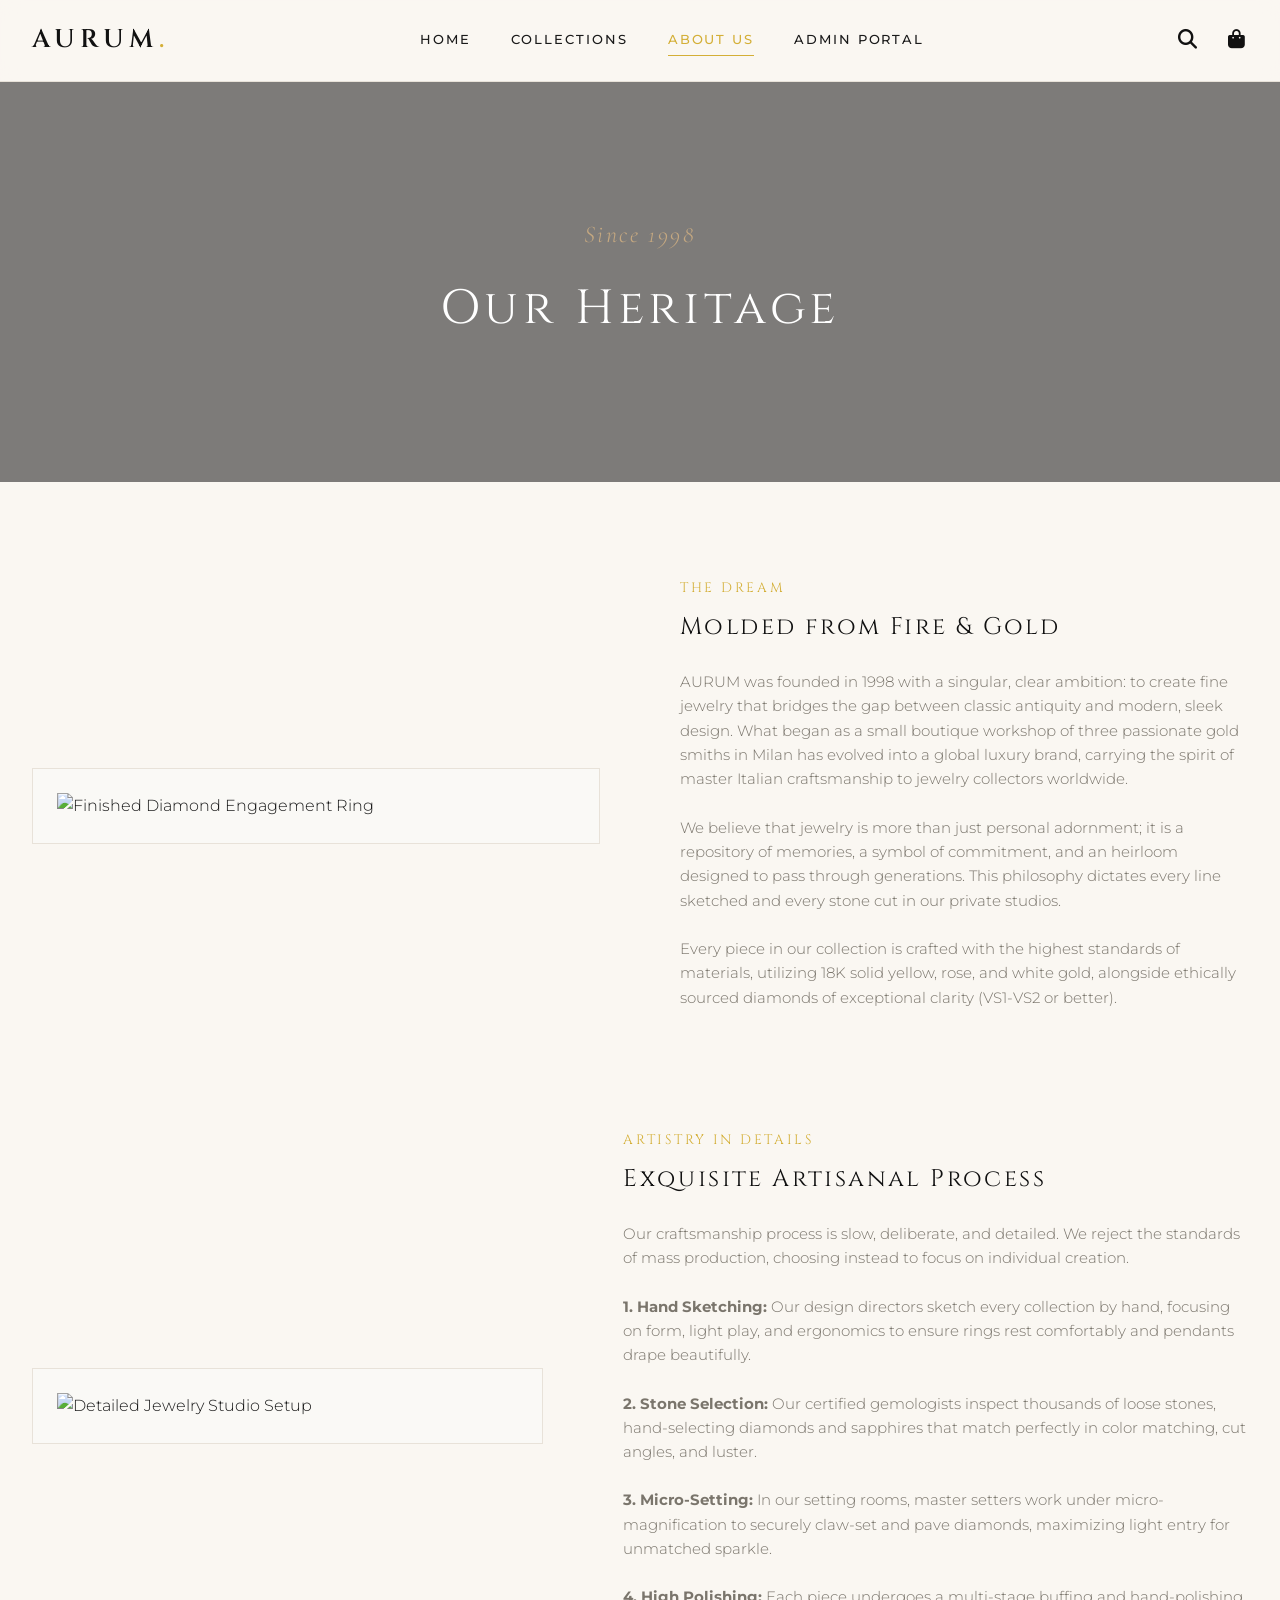
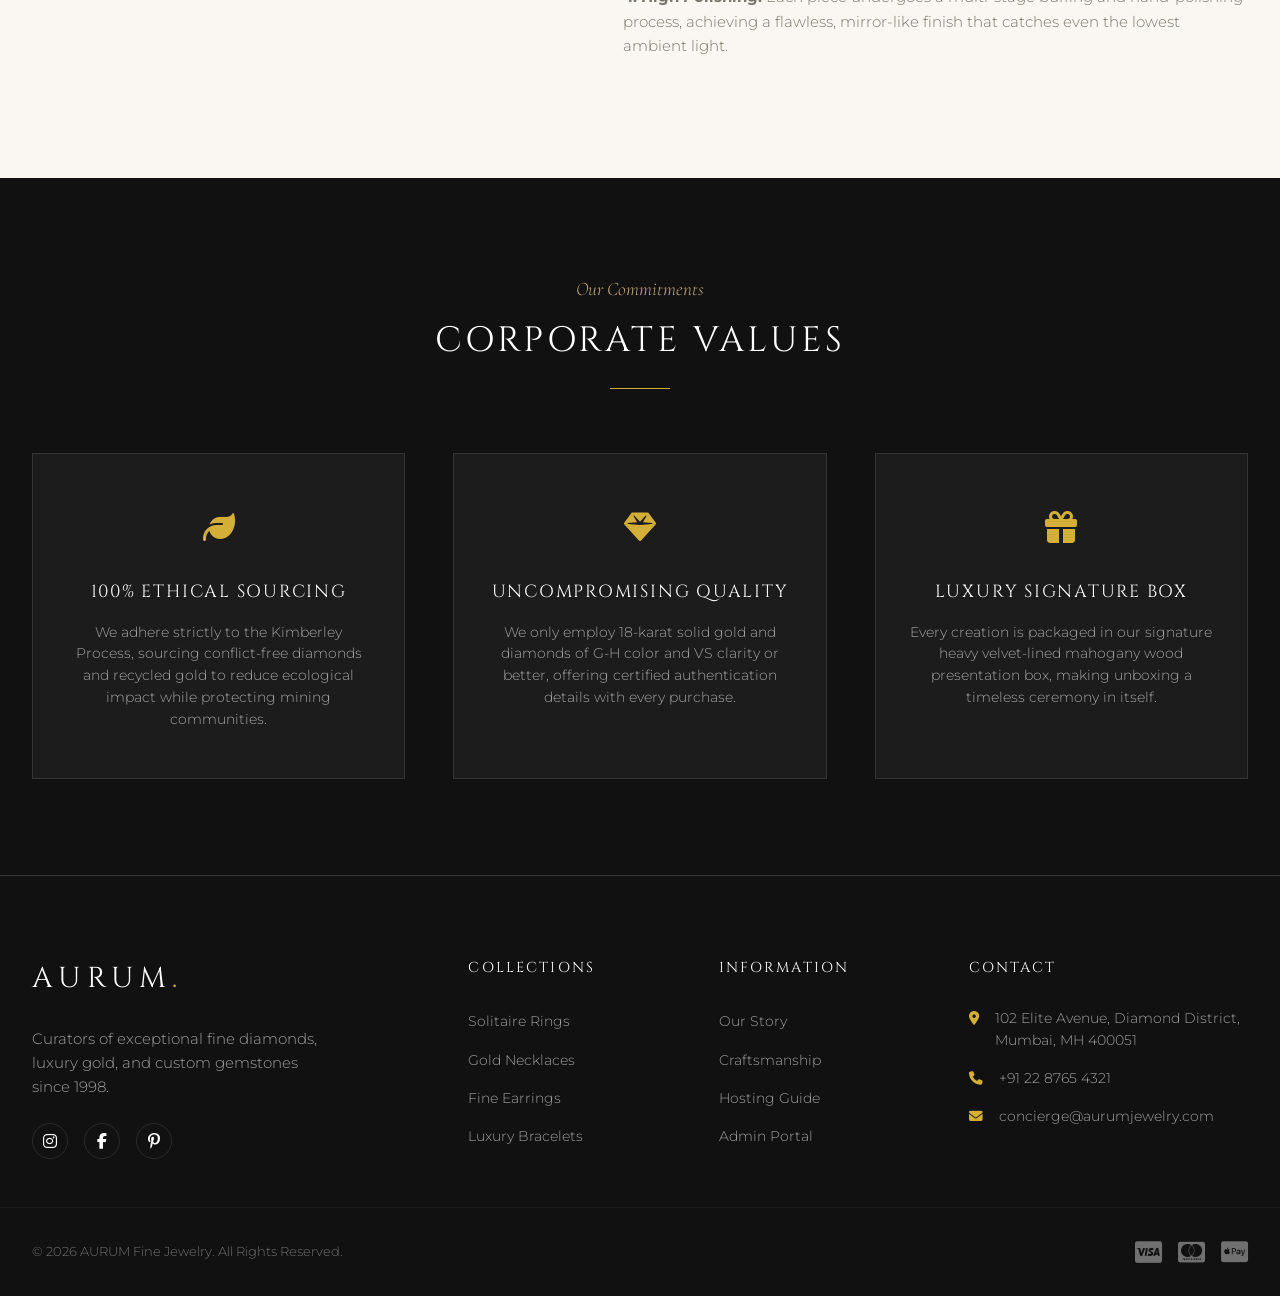
==== about.html @ ab50608c "Initial commit for premium jewelry shop website" ====
<!DOCTYPE html>
<html lang="en">
<head>
    <meta charset="UTF-8">
    <meta name="viewport" content="width=device-width, initial-scale=1.0">
    <meta name="description" content="Learn about AURUM's rich heritage of master craftsmanship, our ethical sourcing of conflict-free diamonds, and our passion for creating premium jewelry.">
    <title>Our Story & Craftsmanship | AURUM Fine Jewelry</title>
    
    <!-- CSS Stylesheet -->
    <link rel="stylesheet" href="css/style.css">
    <!-- Font Awesome -->
    <link rel="stylesheet" href="https://cdnjs.cloudflare.com/ajax/libs/font-awesome/6.4.0/css/all.min.css">
</head>
<body>

    <!-- Sticky Header -->
    <header>
        <div class="header-container">
            <button class="mobile-nav-toggle"><i class="fa-solid fa-bars"></i></button>

            <div class="logo">
                <a href="index.html">AURUM<span>.</span></a>
            </div>

            <nav class="nav-menu">
                <a href="index.html" class="nav-link">Home</a>
                <a href="shop.html" class="nav-link">Collections</a>
                <a href="about.html" class="nav-link">About Us</a>
                <a href="admin.html" class="nav-link">Admin Portal</a>
            </nav>

            <div class="nav-actions">
                <button class="nav-action-btn" id="search-toggle" aria-label="Search"><i class="fa-solid fa-magnifying-glass"></i></button>
                <button class="nav-action-btn" id="cart-toggle" aria-label="Cart">
                    <i class="fa-solid fa-bag-shopping"></i>
                    <span class="cart-badge">0</span>
                </button>
            </div>
        </div>

        <div class="search-container" id="search-container">
            <div class="search-inner">
                <input type="text" class="search-input" id="search-input" placeholder="Search the collection...">
                <button class="search-close" id="search-close"><i class="fa-solid fa-xmark"></i></button>
            </div>
        </div>
    </header>

    <!-- About Hero Section -->
    <section class="about-hero">
        <div>
            <p style="font-family: var(--font-italic); font-style: italic; color: var(--color-gold-muted); font-size: 1.5rem; letter-spacing: 0.1em; margin-bottom: 1rem;">Since 1998</p>
            <h1 class="about-hero-title">Our Heritage</h1>
        </div>
    </section>

    <!-- Brand Story Section -->
    <section class="section">
        <div class="about-story-row">
            <div class="about-story-img-wrapper">
                <img src="https://images.unsplash.com/photo-1605100804763-247f67b3557e?q=80&w=800&auto=format&fit=crop" alt="Finished Diamond Engagement Ring" class="about-story-img">
            </div>
            <div class="about-story-content">
                <p style="color: var(--color-gold); font-family: var(--font-serif); text-transform: uppercase; letter-spacing: 0.2em; font-size: 0.85rem; margin-bottom: 0.5rem;">The Dream</p>
                <h3>Molded from Fire & Gold</h3>
                <p>AURUM was founded in 1998 with a singular, clear ambition: to create fine jewelry that bridges the gap between classic antiquity and modern, sleek design. What began as a small boutique workshop of three passionate gold smiths in Milan has evolved into a global luxury brand, carrying the spirit of master Italian craftsmanship to jewelry collectors worldwide.</p>
                <p>We believe that jewelry is more than just personal adornment; it is a repository of memories, a symbol of commitment, and an heirloom designed to pass through generations. This philosophy dictates every line sketched and every stone cut in our private studios.</p>
                <p>Every piece in our collection is crafted with the highest standards of materials, utilizing 18K solid yellow, rose, and white gold, alongside ethically sourced diamonds of exceptional clarity (VS1-VS2 or better).</p>
            </div>
        </div>

        <!-- Craftsmanship Section -->
        <div class="about-story-row" id="craftsmanship" style="grid-template-columns: 0.9fr 1.1fr; margin-bottom: 0;">
            <div class="about-story-content" style="order: 2;">
                <p style="color: var(--color-gold); font-family: var(--font-serif); text-transform: uppercase; letter-spacing: 0.2em; font-size: 0.85rem; margin-bottom: 0.5rem;">Artistry in Details</p>
                <h3>Exquisite Artisanal Process</h3>
                <p>Our craftsmanship process is slow, deliberate, and detailed. We reject the standards of mass production, choosing instead to focus on individual creation.</p>
                <p><strong>1. Hand Sketching:</strong> Our design directors sketch every collection by hand, focusing on form, light play, and ergonomics to ensure rings rest comfortably and pendants drape beautifully.</p>
                <p><strong>2. Stone Selection:</strong> Our certified gemologists inspect thousands of loose stones, hand-selecting diamonds and sapphires that match perfectly in color matching, cut angles, and luster.</p>
                <p><strong>3. Micro-Setting:</strong> In our setting rooms, master setters work under micro-magnification to securely claw-set and pave diamonds, maximizing light entry for unmatched sparkle.</p>
                <p><strong>4. High Polishing:</strong> Each piece undergoes a multi-stage buffing and hand-polishing process, achieving a flawless, mirror-like finish that catches even the lowest ambient light.</p>
            </div>
            <div class="about-story-img-wrapper" style="order: 1;">
                <img src="https://images.unsplash.com/photo-1515562141207-7a88fb7ce338?q=80&w=800&auto=format&fit=crop" alt="Detailed Jewelry Studio Setup" class="about-story-img">
            </div>
        </div>
    </section>

    <!-- Brand Values Section -->
    <section class="section section-dark">
        <div class="section-inner">
            <div class="section-header">
                <p class="section-subtitle">Our Commitments</p>
                <h2 class="section-title">Corporate Values</h2>
            </div>

            <div class="values-grid">
                <!-- Value 1 -->
                <div class="value-card" style="background-color: var(--color-dark-accent); border-color: var(--color-border-dark);">
                    <div class="value-icon"><i class="fa-solid fa-leaf"></i></div>
                    <h3 class="value-title" style="color: var(--color-light);">100% Ethical Sourcing</h3>
                    <p class="value-desc" style="color: rgba(255,255,255,0.6);">We adhere strictly to the Kimberley Process, sourcing conflict-free diamonds and recycled gold to reduce ecological impact while protecting mining communities.</p>
                </div>
                <!-- Value 2 -->
                <div class="value-card" style="background-color: var(--color-dark-accent); border-color: var(--color-border-dark);">
                    <div class="value-icon"><i class="fa-solid fa-gem"></i></div>
                    <h3 class="value-title" style="color: var(--color-light);">Uncompromising Quality</h3>
                    <p class="value-desc" style="color: rgba(255,255,255,0.6);">We only employ 18-karat solid gold and diamonds of G-H color and VS clarity or better, offering certified authentication details with every purchase.</p>
                </div>
                <!-- Value 3 -->
                <div class="value-card" style="background-color: var(--color-dark-accent); border-color: var(--color-border-dark);">
                    <div class="value-icon"><i class="fa-solid fa-gift"></i></div>
                    <h3 class="value-title" style="color: var(--color-light);">Luxury Signature Box</h3>
                    <p class="value-desc" style="color: rgba(255,255,255,0.6);">Every creation is packaged in our signature heavy velvet-lined mahogany wood presentation box, making unboxing a timeless ceremony in itself.</p>
                </div>
            </div>
        </div>
    </section>

    <!-- Footer -->
    <footer>
        <div class="footer-top">
            <div class="footer-about">
                <div class="footer-logo">AURUM<span>.</span></div>
                <p>Curators of exceptional fine diamonds, luxury gold, and custom gemstones since 1998.</p>
                <div class="footer-socials">
                    <a href="#" class="footer-social-link" aria-label="Instagram"><i class="fa-brands fa-instagram"></i></a>
                    <a href="#" class="footer-social-link" aria-label="Facebook"><i class="fa-brands fa-facebook-f"></i></a>
                    <a href="#" class="footer-social-link" aria-label="Pinterest"><i class="fa-brands fa-pinterest-p"></i></a>
                </div>
            </div>
            
            <div>
                <h4 class="footer-widget-title">Collections</h4>
                <ul class="footer-links">
                    <li><a href="shop.html?category=Rings">Solitaire Rings</a></li>
                    <li><a href="shop.html?category=Necklaces">Gold Necklaces</a></li>
                    <li><a href="shop.html?category=Earrings">Fine Earrings</a></li>
                    <li><a href="shop.html?category=Bracelets">Luxury Bracelets</a></li>
                </ul>
            </div>

            <div>
                <h4 class="footer-widget-title">Information</h4>
                <ul class="footer-links">
                    <li><a href="about.html">Our Story</a></li>
                    <li><a href="about.html#craftsmanship">Craftsmanship</a></li>
                    <li><a href="DEPLOYMENT.md">Hosting Guide</a></li>
                    <li><a href="admin.html">Admin Portal</a></li>
                </ul>
            </div>

            <div>
                <h4 class="footer-widget-title">Contact</h4>
                <div class="footer-contact-item">
                    <i class="fa-solid fa-location-dot"></i>
                    <span>102 Elite Avenue, Diamond District,<br>Mumbai, MH 400051</span>
                </div>
                <div class="footer-contact-item">
                    <i class="fa-solid fa-phone"></i>
                    <span>+91 22 8765 4321</span>
                </div>
                <div class="footer-contact-item">
                    <i class="fa-solid fa-envelope"></i>
                    <span>concierge@aurumjewelry.com</span>
                </div>
            </div>
        </div>

        <div class="footer-bottom">
            <div class="footer-bottom-container">
                <div class="footer-copy">&copy; 2026 AURUM Fine Jewelry. All Rights Reserved.</div>
                <div class="footer-payments">
                    <i class="fa-brands fa-cc-visa"></i>
                    <i class="fa-brands fa-cc-mastercard"></i>
                    <i class="fa-brands fa-cc-apple-pay"></i>
                </div>
            </div>
        </div>
    </footer>

    <!-- Database and App Scripts -->
    <script src="js/products.js"></script>
    <script src="js/app.js"></script>
</body>
</html>
---- css/style.css ----
/* 
=========================================
   JEWELRY BRAND DESIGN SYSTEM (style.css)
=========================================
*/

@import url('https://fonts.googleapis.com/css2?family=Cinzel:wght@400;500;600;700&family=Cormorant+Garamond:ital,wght@0,300;0,400;0,500;0,600;1,300;1,400&family=Montserrat:wght@200;300;400;500;600;700&display=swap');

:root {
    --color-dark: #111111;
    --color-dark-accent: #1C1C1C;
    --color-light: #FFFFFF;
    --color-bg-warm: #FAF7F2;
    --color-bg-white: #FAF9F6;
    --color-gold: #D4AF37;
    --color-gold-light: #F3E5AB;
    --color-gold-muted: #C5A880;
    --color-border: #E8E2D9;
    --color-border-dark: #333333;
    --color-text-dark: #1A1A1A;
    --color-text-light: #F5F5F5;
    --color-text-muted: #7A756C;
    --font-serif: 'Cinzel', serif;
    --font-italic: 'Cormorant Garamond', serif;
    --font-sans: 'Montserrat', sans-serif;
    --transition: all 0.4s cubic-bezier(0.16, 1, 0.3, 1);
    --shadow-luxury: 0 10px 30px rgba(0, 0, 0, 0.02);
    --shadow-modal: 0 20px 50px rgba(0, 0, 0, 0.1);
}

/* =========================================
   RESET & SCROLLBAR
   ========================================= */
* {
    margin: 0;
    padding: 0;
    box-sizing: border-box;
}

body {
    background-color: var(--color-bg-warm);
    color: var(--color-text-dark);
    font-family: var(--font-sans);
    line-height: 1.6;
    font-weight: 300;
    overflow-x: hidden;
}

/* Custom Scrollbar */
::-webkit-scrollbar {
    width: 6px;
}

::-webkit-scrollbar-track {
    background: var(--color-bg-warm);
}

::-webkit-scrollbar-thumb {
    background: var(--color-gold-muted);
}

::-webkit-scrollbar-thumb:hover {
    background: var(--color-gold);
}

/* Utility Typography */
h1, h2, h3, h4, h5, h6 {
    font-family: var(--font-serif);
    font-weight: 400;
    letter-spacing: 0.1em;
    color: var(--color-dark);
}

p {
    font-size: 0.95rem;
    color: var(--color-text-dark);
}

a {
    color: inherit;
    text-decoration: none;
    transition: var(--transition);
}

ul {
    list-style: none;
}

/* =========================================
   HEADER / NAVIGATION
   ========================================= */
header {
    position: sticky;
    top: 0;
    width: 100%;
    z-index: 1000;
    background-color: rgba(250, 247, 242, 0.9);
    backdrop-filter: blur(10px);
    border-bottom: 1px solid var(--color-border);
    transition: var(--transition);
}

.header-container {
    max-width: 1400px;
    margin: 0 auto;
    display: flex;
    justify-content: space-between;
    align-items: center;
    padding: 1.25rem 2rem;
}

.logo a {
    font-family: var(--font-serif);
    font-size: 1.6rem;
    font-weight: 600;
    letter-spacing: 0.2em;
    color: var(--color-dark);
}

.logo span {
    color: var(--color-gold);
}

.nav-menu {
    display: flex;
    gap: 2.5rem;
}

.nav-link {
    font-family: var(--font-sans);
    font-size: 0.8rem;
    font-weight: 500;
    letter-spacing: 0.15em;
    text-transform: uppercase;
    color: var(--color-text-dark);
    position: relative;
    padding: 0.3rem 0;
}

.nav-link::after {
    content: '';
    position: absolute;
    width: 0;
    height: 1px;
    bottom: 0;
    left: 0;
    background-color: var(--color-gold);
    transition: var(--transition);
}

.nav-link:hover {
    color: var(--color-gold);
}

.nav-link:hover::after {
    width: 100%;
}

.nav-link.active {
    color: var(--color-gold);
}

.nav-link.active::after {
    width: 100%;
}

.nav-actions {
    display: flex;
    align-items: center;
    gap: 1.5rem;
}

.nav-action-btn {
    background: none;
    border: none;
    cursor: pointer;
    color: var(--color-dark);
    font-size: 1.2rem;
    position: relative;
    padding: 0.2rem;
    transition: var(--transition);
}

.nav-action-btn:hover {
    color: var(--color-gold);
    transform: translateY(-2px);
}

.cart-badge {
    position: absolute;
    top: -5px;
    right: -8px;
    background-color: var(--color-gold);
    color: var(--color-dark);
    font-family: var(--font-sans);
    font-weight: 600;
    font-size: 0.7rem;
    width: 16px;
    height: 16px;
    border-radius: 50%;
    display: flex;
    align-items: center;
    justify-content: center;
    box-shadow: 0 2px 5px rgba(0,0,0,0.1);
}

/* Mobile Nav Toggle */
.mobile-nav-toggle {
    display: none;
    background: none;
    border: none;
    font-size: 1.5rem;
    cursor: pointer;
    color: var(--color-dark);
}

/* Search Overlay */
.search-container {
    position: absolute;
    top: 100%;
    left: 0;
    width: 100%;
    background-color: var(--color-bg-white);
    border-bottom: 1px solid var(--color-border);
    padding: 1.5rem 2rem;
    display: none;
    z-index: 999;
    box-shadow: var(--shadow-luxury);
    animation: slideDown 0.3s ease-out forwards;
}

.search-inner {
    max-width: 800px;
    margin: 0 auto;
    position: relative;
}

.search-input {
    width: 100%;
    padding: 0.8rem 3rem 0.8rem 1.5rem;
    border: 1px solid var(--color-border);
    font-family: var(--font-sans);
    font-size: 1rem;
    background: transparent;
    color: var(--color-text-dark);
    outline: none;
    transition: var(--transition);
}

.search-input:focus {
    border-color: var(--color-gold);
}

.search-close {
    position: absolute;
    right: 1.5rem;
    top: 50%;
    transform: translateY(-50%);
    background: none;
    border: none;
    font-size: 1.2rem;
    cursor: pointer;
    color: var(--color-text-muted);
    transition: var(--transition);
}

.search-close:hover {
    color: var(--color-gold);
}

/* =========================================
   HERO / BANNER
   ========================================= */
.hero {
    position: relative;
    height: 85vh;
    width: 100%;
    overflow: hidden;
    background-color: var(--color-dark);
}

.hero-slider {
    width: 100%;
    height: 100%;
    position: relative;
}

.hero-slide {
    position: absolute;
    top: 0;
    left: 0;
    width: 100%;
    height: 100%;
    opacity: 0;
    visibility: hidden;
    transition: opacity 1s ease, visibility 1s ease;
    display: flex;
    align-items: center;
}

.hero-slide.active {
    opacity: 1;
    visibility: visible;
}

.hero-bg {
    position: absolute;
    top: 0;
    left: 0;
    width: 100%;
    height: 100%;
    object-fit: cover;
    object-position: center;
    filter: brightness(0.65);
    transform: scale(1.08);
    transition: transform 8s ease;
}

.hero-slide.active .hero-bg {
    transform: scale(1);
}

.hero-content {
    position: relative;
    z-index: 10;
    max-width: 800px;
    padding: 0 4rem;
    margin: 0 auto;
    text-align: center;
    color: var(--color-light);
}

.hero-subtitle {
    font-family: var(--font-italic);
    font-size: 1.5rem;
    font-style: italic;
    margin-bottom: 1.5rem;
    letter-spacing: 0.1em;
    color: var(--color-gold-muted);
    opacity: 0;
    transform: translateY(20px);
    transition: transform 0.8s 0.2s ease, opacity 0.8s 0.2s ease;
}

.hero-title {
    font-family: var(--font-serif);
    font-size: 3.5rem;
    line-height: 1.2;
    margin-bottom: 2rem;
    letter-spacing: 0.15em;
    text-transform: uppercase;
    font-weight: 400;
    opacity: 0;
    transform: translateY(30px);
    transition: transform 0.8s 0.4s ease, opacity 0.8s 0.4s ease;
}

.hero-slide.active .hero-subtitle,
.hero-slide.active .hero-title,
.hero-slide.active .hero-btn-container {
    opacity: 1;
    transform: translateY(0);
}

.hero-btn-container {
    opacity: 0;
    transform: translateY(40px);
    transition: transform 0.8s 0.6s ease, opacity 0.8s 0.6s ease;
}

/* Premium Buttons */
.btn-gold {
    display: inline-block;
    padding: 1rem 2.5rem;
    font-family: var(--font-sans);
    font-size: 0.8rem;
    font-weight: 500;
    letter-spacing: 0.2em;
    text-transform: uppercase;
    background-color: var(--color-gold);
    color: var(--color-dark);
    border: 1px solid var(--color-gold);
    cursor: pointer;
    transition: var(--transition);
    position: relative;
    z-index: 1;
}

.btn-gold::before {
    content: '';
    position: absolute;
    top: 0;
    left: 0;
    width: 0;
    height: 100%;
    background-color: var(--color-light);
    transition: var(--transition);
    z-index: -1;
}

.btn-gold:hover {
    color: var(--color-dark);
    border-color: var(--color-light);
}

.btn-gold:hover::before {
    width: 100%;
}

.btn-outline {
    display: inline-block;
    padding: 1rem 2.5rem;
    font-family: var(--font-sans);
    font-size: 0.8rem;
    font-weight: 500;
    letter-spacing: 0.2em;
    text-transform: uppercase;
    background-color: transparent;
    color: var(--color-light);
    border: 1px solid var(--color-light);
    cursor: pointer;
    transition: var(--transition);
}

.btn-outline:hover {
    background-color: var(--color-light);
    color: var(--color-dark);
}

/* Slider Controls */
.hero-control {
    position: absolute;
    top: 50%;
    transform: translateY(-50%);
    background: none;
    border: none;
    color: var(--color-light);
    font-size: 1.5rem;
    cursor: pointer;
    z-index: 20;
    opacity: 0.5;
    transition: var(--transition);
    padding: 1rem;
}

.hero-control:hover {
    opacity: 1;
    color: var(--color-gold);
}

.hero-control-prev {
    left: 1.5rem;
}

.hero-control-next {
    right: 1.5rem;
}

.hero-indicators {
    position: absolute;
    bottom: 2rem;
    left: 50%;
    transform: translateX(-50%);
    display: flex;
    gap: 0.8rem;
    z-index: 20;
}

.hero-indicator {
    width: 30px;
    height: 2px;
    background-color: rgba(255,255,255,0.3);
    cursor: pointer;
    transition: var(--transition);
}

.hero-indicator.active {
    background-color: var(--color-gold);
    width: 50px;
}

/* =========================================
   SECTIONS
   ========================================= */
.section {
    padding: 6rem 2rem;
    max-width: 1400px;
    margin: 0 auto;
}

.section-dark {
    background-color: var(--color-dark);
    color: var(--color-light);
    max-width: none;
    padding-left: 0;
    padding-right: 0;
}

.section-dark .section-inner {
    max-width: 1400px;
    margin: 0 auto;
    padding: 0 2rem;
}

.section-header {
    text-align: center;
    margin-bottom: 4rem;
}

.section-subtitle {
    font-family: var(--font-italic);
    font-style: italic;
    font-size: 1.2rem;
    color: var(--color-gold-muted);
    margin-bottom: 0.5rem;
}

.section-title {
    font-size: 2.2rem;
    text-transform: uppercase;
    font-weight: 400;
    position: relative;
    padding-bottom: 1.25rem;
    display: inline-block;
}

.section-title::after {
    content: '';
    position: absolute;
    width: 60px;
    height: 1px;
    background-color: var(--color-gold);
    bottom: 0;
    left: 50%;
    transform: translateX(-50%);
}

.section-dark .section-title {
    color: var(--color-light);
}

/* =========================================
   CATEGORIES GRID
   ========================================= */
.categories-grid {
    display: grid;
    grid-template-columns: repeat(5, 1fr);
    gap: 1.5rem;
}

.category-card {
    position: relative;
    height: 380px;
    overflow: hidden;
    cursor: pointer;
}

.category-img {
    width: 100%;
    height: 100%;
    object-fit: cover;
    transition: transform 1.2s cubic-bezier(0.16, 1, 0.3, 1);
}

.category-card:hover .category-img {
    transform: scale(1.08);
}

.category-overlay {
    position: absolute;
    top: 0;
    left: 0;
    width: 100%;
    height: 100%;
    background: linear-gradient(to top, rgba(17, 17, 17, 0.8) 0%, rgba(17, 17, 17, 0) 60%);
    display: flex;
    flex-direction: column;
    justify-content: flex-end;
    align-items: center;
    padding: 2.5rem 1.5rem;
    transition: var(--transition);
}

.category-name {
    color: var(--color-light);
    font-family: var(--font-serif);
    font-size: 1.2rem;
    text-transform: uppercase;
    margin-bottom: 0.5rem;
    letter-spacing: 0.1em;
}

.category-count {
    color: var(--color-gold-muted);
    font-size: 0.75rem;
    text-transform: uppercase;
    letter-spacing: 0.15em;
    opacity: 0;
    transform: translateY(10px);
    transition: var(--transition);
}

.category-card:hover .category-count {
    opacity: 1;
    transform: translateY(0);
}

/* =========================================
   PRODUCT CARDS
   ========================================= */
.product-grid {
    display: grid;
    grid-template-columns: repeat(4, 1fr);
    gap: 2rem;
}

.product-card {
    background-color: var(--color-bg-white);
    border: 1px solid var(--color-border);
    position: relative;
    display: flex;
    flex-direction: column;
    height: 100%;
    transition: var(--transition);
}

.product-card:hover {
    transform: translateY(-5px);
    box-shadow: var(--shadow-luxury);
    border-color: var(--color-gold-muted);
}

.product-img-wrapper {
    position: relative;
    width: 100%;
    padding-top: 100%; /* 1:1 Aspect Ratio */
    overflow: hidden;
    background-color: #f6f5f3;
}

.product-card-img {
    position: absolute;
    top: 0;
    left: 0;
    width: 100%;
    height: 100%;
    object-fit: cover;
    transition: transform 1.2s cubic-bezier(0.16, 1, 0.3, 1);
}

.product-card:hover .product-card-img {
    transform: scale(1.05);
}

.product-card-badge {
    position: absolute;
    top: 1rem;
    left: 1rem;
    background-color: var(--color-gold);
    color: var(--color-dark);
    font-size: 0.7rem;
    font-weight: 600;
    text-transform: uppercase;
    padding: 0.3rem 0.8rem;
    letter-spacing: 0.05em;
    z-index: 5;
}

.product-card-actions {
    position: absolute;
    bottom: -50px;
    left: 0;
    width: 100%;
    background-color: rgba(255, 255, 255, 0.95);
    display: flex;
    border-top: 1px solid var(--color-border);
    transition: var(--transition);
    opacity: 0;
    z-index: 10;
}

.product-card:hover .product-card-actions {
    bottom: 0;
    opacity: 1;
}

.product-action-btn {
    flex: 1;
    padding: 0.8rem;
    background: none;
    border: none;
    font-family: var(--font-sans);
    font-size: 0.75rem;
    font-weight: 500;
    text-transform: uppercase;
    letter-spacing: 0.1em;
    cursor: pointer;
    color: var(--color-dark);
    transition: var(--transition);
}

.product-action-btn:hover {
    background-color: var(--color-dark);
    color: var(--color-light);
}

.product-action-btn:not(:last-child) {
    border-right: 1px solid var(--color-border);
}

.product-info {
    padding: 1.5rem;
    display: flex;
    flex-direction: column;
    flex-grow: 1;
    text-align: center;
}

.product-card-cat {
    font-size: 0.75rem;
    color: var(--color-text-muted);
    text-transform: uppercase;
    letter-spacing: 0.1em;
    margin-bottom: 0.5rem;
}

.product-card-title {
    font-family: var(--font-serif);
    font-size: 0.95rem;
    font-weight: 500;
    margin-bottom: 0.5rem;
    letter-spacing: 0.05em;
    color: var(--color-dark);
    white-space: nowrap;
    overflow: hidden;
    text-overflow: ellipsis;
}

.product-card-title a:hover {
    color: var(--color-gold);
}

.product-rating {
    display: flex;
    justify-content: center;
    align-items: center;
    gap: 0.2rem;
    margin-bottom: 0.8rem;
    font-size: 0.8rem;
    color: var(--color-gold);
}

.rating-count {
    font-size: 0.75rem;
    color: var(--color-text-muted);
    margin-left: 0.3rem;
}

.product-price-box {
    margin-top: auto;
}

.product-card-price {
    font-weight: 500;
    color: var(--color-dark);
}

.product-card-old-price {
    text-decoration: line-through;
    color: var(--color-text-muted);
    font-size: 0.85rem;
    margin-right: 0.5rem;
}

.product-card-sale-price {
    color: var(--color-gold);
    font-weight: 600;
}

/* =========================================
   OFFERS BANNER / SPECIAL SECTION
   ========================================= */
.offers-banner {
    display: flex;
    background-color: var(--color-dark-accent);
    min-height: 480px;
    align-items: stretch;
}

.offers-content {
    flex: 1;
    display: flex;
    flex-direction: column;
    justify-content: center;
    align-items: flex-start;
    padding: 4rem 6rem;
}

.offers-badge {
    color: var(--color-gold);
    font-family: var(--font-serif);
    text-transform: uppercase;
    letter-spacing: 0.2em;
    font-size: 0.9rem;
    margin-bottom: 1rem;
}

.offers-title {
    color: var(--color-light);
    font-size: 2.5rem;
    margin-bottom: 1.5rem;
    line-height: 1.2;
}

.offers-desc {
    color: rgba(255,255,255,0.7);
    margin-bottom: 2rem;
    max-width: 500px;
}

.offers-code {
    border: 1px dashed var(--color-gold);
    padding: 0.5rem 1.5rem;
    display: inline-block;
    color: var(--color-gold);
    font-family: var(--font-sans);
    font-weight: 600;
    letter-spacing: 0.1em;
    margin-bottom: 2rem;
}

.offers-img {
    flex: 1;
    background-image: url('https://images.unsplash.com/photo-1543294001-f7cbfe92237e?q=80&w=800');
    background-size: cover;
    background-position: center;
}

/* =========================================
   TESTIMONIALS
   ========================================= */
.testimonials-slider {
    max-width: 800px;
    margin: 0 auto;
    text-align: center;
    position: relative;
    padding: 2rem 0;
}

.testimonial-slide {
    display: none;
}

.testimonial-slide.active {
    display: block;
    animation: fadeIn 0.8s ease forwards;
}

.testimonial-stars {
    color: var(--color-gold);
    font-size: 1rem;
    margin-bottom: 1.5rem;
}

.testimonial-text {
    font-family: var(--font-italic);
    font-size: 1.35rem;
    font-style: italic;
    line-height: 1.8;
    color: var(--color-text-dark);
    margin-bottom: 2rem;
}

.testimonial-author {
    font-family: var(--font-serif);
    font-size: 0.85rem;
    letter-spacing: 0.15em;
    text-transform: uppercase;
    color: var(--color-gold-muted);
}

.testimonial-nav {
    display: flex;
    justify-content: center;
    gap: 1.5rem;
    margin-top: 2rem;
}

.test-nav-btn {
    background: none;
    border: none;
    color: var(--color-text-muted);
    font-size: 1rem;
    cursor: pointer;
    transition: var(--transition);
}

.test-nav-btn:hover {
    color: var(--color-gold);
}

/* =========================================
   NEWSLETTER SIGNUP
   ========================================= */
.newsletter-section {
    background-color: var(--color-bg-white);
    border-top: 1px solid var(--color-border);
    border-bottom: 1px solid var(--color-border);
}

.newsletter-container {
    max-width: 600px;
    margin: 0 auto;
    text-align: center;
    padding: 5rem 2rem;
}

.newsletter-title {
    margin-bottom: 1rem;
}

.newsletter-desc {
    color: var(--color-text-muted);
    margin-bottom: 2rem;
}

.newsletter-form {
    display: flex;
    gap: 0;
    box-shadow: var(--shadow-luxury);
}

.newsletter-email {
    flex-grow: 1;
    padding: 1rem 1.5rem;
    border: 1px solid var(--color-border);
    border-right: none;
    font-family: var(--font-sans);
    font-size: 0.85rem;
    outline: none;
    transition: var(--transition);
}

.newsletter-email:focus {
    border-color: var(--color-gold);
}

.newsletter-btn {
    padding: 1rem 2rem;
    background-color: var(--color-dark);
    color: var(--color-light);
    border: 1px solid var(--color-dark);
    font-family: var(--font-sans);
    font-weight: 500;
    font-size: 0.75rem;
    text-transform: uppercase;
    letter-spacing: 0.15em;
    cursor: pointer;
    transition: var(--transition);
}

.newsletter-btn:hover {
    background-color: var(--color-gold);
    border-color: var(--color-gold);
    color: var(--color-dark);
}

/* =========================================
   FOOTER
   ========================================= */
footer {
    background-color: var(--color-dark);
    color: var(--color-text-light);
    border-top: 1px solid var(--color-border-dark);
}

.footer-top {
    max-width: 1400px;
    margin: 0 auto;
    padding: 5rem 2rem 3rem 2rem;
    display: grid;
    grid-template-columns: 2fr 1fr 1fr 1.5fr;
    gap: 4rem;
}

.footer-logo {
    font-family: var(--font-serif);
    font-size: 1.8rem;
    letter-spacing: 0.2em;
    color: var(--color-light);
    margin-bottom: 1.5rem;
}

.footer-logo span {
    color: var(--color-gold);
}

.footer-about p {
    color: rgba(255,255,255,0.6);
    margin-bottom: 1.5rem;
    max-width: 300px;
}

.footer-socials {
    display: flex;
    gap: 1rem;
}

.footer-social-link {
    display: flex;
    align-items: center;
    justify-content: center;
    width: 36px;
    height: 36px;
    border-radius: 50%;
    border: 1px solid rgba(255,255,255,0.1);
    color: var(--color-light);
    transition: var(--transition);
}

.footer-social-link:hover {
    border-color: var(--color-gold);
    color: var(--color-gold);
    transform: translateY(-3px);
}

.footer-widget-title {
    font-family: var(--font-serif);
    font-size: 0.9rem;
    text-transform: uppercase;
    letter-spacing: 0.15em;
    color: var(--color-light);
    margin-bottom: 1.8rem;
}

.footer-links {
    display: flex;
    flex-direction: column;
    gap: 0.8rem;
}

.footer-links a {
    font-size: 0.85rem;
    color: rgba(255,255,255,0.6);
}

.footer-links a:hover {
    color: var(--color-gold);
    padding-left: 5px;
}

.footer-contact-item {
    display: flex;
    gap: 1rem;
    margin-bottom: 1rem;
    font-size: 0.85rem;
    color: rgba(255,255,255,0.6);
}

.footer-contact-item i {
    color: var(--color-gold);
    margin-top: 0.25rem;
}

.footer-bottom {
    border-top: 1px solid rgba(255,255,255,0.05);
    padding: 2rem;
}

.footer-bottom-container {
    max-width: 1400px;
    margin: 0 auto;
    display: flex;
    justify-content: space-between;
    align-items: center;
}

.footer-copy {
    font-size: 0.8rem;
    color: rgba(255,255,255,0.4);
}

.footer-payments {
    display: flex;
    gap: 1rem;
    font-size: 1.5rem;
    color: rgba(255,255,255,0.4);
}

/* =========================================
   CART DRAWER (SIDE SLIDE-IN)
   ========================================= */
.cart-drawer-overlay {
    position: fixed;
    top: 0;
    left: 0;
    width: 100%;
    height: 100%;
    background-color: rgba(0,0,0,0.5);
    backdrop-filter: blur(4px);
    z-index: 2000;
    opacity: 0;
    visibility: hidden;
    transition: var(--transition);
}

.cart-drawer-overlay.active {
    opacity: 1;
    visibility: visible;
}

.cart-drawer {
    position: fixed;
    top: 0;
    right: -450px;
    width: 450px;
    max-width: 100%;
    height: 100%;
    background-color: var(--color-bg-white);
    z-index: 2001;
    box-shadow: -10px 0 30px rgba(0,0,0,0.15);
    display: flex;
    flex-direction: column;
    transition: right 0.5s cubic-bezier(0.16, 1, 0.3, 1);
}

.cart-drawer-overlay.active .cart-drawer {
    right: 0;
}

.cart-drawer-header {
    padding: 1.5rem 2rem;
    border-bottom: 1px solid var(--color-border);
    display: flex;
    justify-content: space-between;
    align-items: center;
}

.cart-drawer-close {
    background: none;
    border: none;
    font-size: 1.5rem;
    cursor: pointer;
    color: var(--color-text-dark);
    transition: var(--transition);
}

.cart-drawer-close:hover {
    color: var(--color-gold);
}

.cart-drawer-body {
    flex-grow: 1;
    padding: 2rem;
    overflow-y: auto;
}

.cart-empty-message {
    text-align: center;
    padding: 3rem 0;
    color: var(--color-text-muted);
}

.cart-drawer-item {
    display: flex;
    gap: 1rem;
    padding-bottom: 1.5rem;
    border-bottom: 1px solid var(--color-border);
    margin-bottom: 1.5rem;
}

.cart-drawer-item-img {
    width: 80px;
    height: 80px;
    object-fit: cover;
    border: 1px solid var(--color-border);
}

.cart-drawer-item-details {
    flex-grow: 1;
}

.cart-drawer-item-name {
    font-family: var(--font-serif);
    font-size: 0.9rem;
    margin-bottom: 0.2rem;
}

.cart-drawer-item-meta {
    font-size: 0.75rem;
    color: var(--color-text-muted);
    margin-bottom: 0.5rem;
}

.cart-drawer-item-qty {
    display: flex;
    align-items: center;
    gap: 0.8rem;
}

.qty-btn {
    width: 24px;
    height: 24px;
    border: 1px solid var(--color-border);
    background: none;
    cursor: pointer;
    font-size: 0.8rem;
    display: flex;
    align-items: center;
    justify-content: center;
    transition: var(--transition);
}

.qty-btn:hover {
    border-color: var(--color-dark);
    background-color: var(--color-dark);
    color: var(--color-light);
}

.cart-drawer-item-price {
    font-weight: 500;
    font-size: 0.9rem;
    color: var(--color-dark);
    text-align: right;
    display: flex;
    flex-direction: column;
    justify-content: space-between;
    align-items: flex-end;
}

.cart-item-remove {
    background: none;
    border: none;
    color: var(--color-text-muted);
    font-size: 0.8rem;
    cursor: pointer;
    margin-top: 0.5rem;
    transition: var(--transition);
}

.cart-item-remove:hover {
    color: red;
}

.cart-drawer-footer {
    padding: 2rem;
    border-top: 1px solid var(--color-border);
    background-color: var(--color-bg-warm);
}

.cart-drawer-summary-row {
    display: flex;
    justify-content: space-between;
    margin-bottom: 0.8rem;
    font-size: 0.9rem;
}

.cart-drawer-summary-row.total {
    font-family: var(--font-serif);
    font-size: 1.1rem;
    font-weight: 600;
    margin-top: 0.5rem;
    padding-top: 0.8rem;
    border-top: 1px solid var(--color-border);
    color: var(--color-dark);
}

.cart-drawer-checkout-btn {
    width: 100%;
    margin-top: 1.5rem;
    text-align: center;
}

/* =========================================
   SHOP PAGE: FILTERS & PRODUCTS
   ========================================= */
.shop-layout {
    display: grid;
    grid-template-columns: 280px 1fr;
    gap: 3rem;
    padding-top: 2rem;
}

.shop-sidebar {
    position: sticky;
    top: 100px;
    height: fit-content;
}

.filter-widget {
    background-color: var(--color-bg-white);
    border: 1px solid var(--color-border);
    padding: 1.8rem;
    margin-bottom: 1.5rem;
}

.filter-title {
    font-size: 0.9rem;
    text-transform: uppercase;
    letter-spacing: 0.1em;
    margin-bottom: 1.25rem;
    border-bottom: 1px solid var(--color-border);
    padding-bottom: 0.5rem;
}

.filter-list {
    display: flex;
    flex-direction: column;
    gap: 0.8rem;
}

.filter-list li {
    font-size: 0.85rem;
}

.filter-checkbox-label {
    display: flex;
    align-items: center;
    gap: 0.8rem;
    cursor: pointer;
}

.filter-checkbox {
    accent-color: var(--color-gold);
}

.price-range-inputs {
    display: flex;
    align-items: center;
    gap: 0.5rem;
}

.price-input {
    width: 100%;
    padding: 0.5rem;
    border: 1px solid var(--color-border);
    font-family: var(--font-sans);
    font-size: 0.8rem;
    outline: none;
}

.price-input:focus {
    border-color: var(--color-gold);
}

.shop-toolbar {
    display: flex;
    justify-content: space-between;
    align-items: center;
    background-color: var(--color-bg-white);
    border: 1px solid var(--color-border);
    padding: 1rem 1.5rem;
    margin-bottom: 2rem;
}

.products-count-msg {
    font-size: 0.85rem;
    color: var(--color-text-muted);
}

.sort-select {
    padding: 0.5rem 1rem;
    border: 1px solid var(--color-border);
    font-family: var(--font-sans);
    font-size: 0.8rem;
    background: transparent;
    outline: none;
}

.sort-select:focus {
    border-color: var(--color-gold);
}

/* =========================================
   PRODUCT DETAIL PAGE
   ========================================= */
.product-detail-layout {
    display: grid;
    grid-template-columns: 1.1fr 0.9fr;
    gap: 4rem;
    padding-top: 2rem;
}

.product-gallery {
    display: flex;
    flex-direction: column;
    gap: 1rem;
}

.product-gallery-main {
    position: relative;
    padding-top: 100%;
    border: 1px solid var(--color-border);
    overflow: hidden;
    background-color: #f6f5f3;
}

.gallery-main-img {
    position: absolute;
    top: 0;
    left: 0;
    width: 100%;
    height: 100%;
    object-fit: cover;
    transition: transform 0.5s ease;
    cursor: zoom-in;
}

.product-gallery-thumbs {
    display: flex;
    gap: 1rem;
}

.gallery-thumb {
    width: 80px;
    height: 80px;
    border: 1px solid var(--color-border);
    cursor: pointer;
    overflow: hidden;
    opacity: 0.6;
    transition: var(--transition);
}

.gallery-thumb.active {
    border-color: var(--color-gold);
    opacity: 1;
}

.gallery-thumb img {
    width: 100%;
    height: 100%;
    object-fit: cover;
}

.product-meta-details {
    display: flex;
    flex-direction: column;
}

.product-breadcrumb {
    font-size: 0.75rem;
    text-transform: uppercase;
    letter-spacing: 0.1em;
    color: var(--color-text-muted);
    margin-bottom: 1rem;
}

.product-detail-title {
    font-size: 2.2rem;
    margin-bottom: 0.8rem;
}

.product-detail-rating {
    display: flex;
    align-items: center;
    gap: 0.5rem;
    color: var(--color-gold);
    font-size: 0.9rem;
    margin-bottom: 1.5rem;
}

.product-detail-price {
    font-size: 1.6rem;
    font-weight: 500;
    margin-bottom: 1.5rem;
    color: var(--color-dark);
}

.product-detail-desc {
    color: var(--color-text-muted);
    margin-bottom: 2rem;
    font-size: 0.95rem;
}

.product-options {
    border-top: 1px solid var(--color-border);
    border-bottom: 1px solid var(--color-border);
    padding: 2rem 0;
    margin-bottom: 2rem;
    display: flex;
    flex-direction: column;
    gap: 1.5rem;
}

.option-group {
    display: flex;
    flex-direction: column;
    gap: 0.5rem;
}

.option-label {
    font-family: var(--font-sans);
    font-size: 0.75rem;
    font-weight: 600;
    text-transform: uppercase;
    letter-spacing: 0.1em;
    color: var(--color-text-dark);
}

.option-select {
    padding: 0.6rem 1rem;
    border: 1px solid var(--color-border);
    font-family: var(--font-sans);
    font-size: 0.85rem;
    background: transparent;
    outline: none;
    max-width: 250px;
}

.option-select:focus {
    border-color: var(--color-gold);
}

.product-detail-qty-box {
    display: flex;
    align-items: center;
    gap: 1rem;
    margin-bottom: 2rem;
}

.product-detail-qty {
    display: flex;
    border: 1px solid var(--color-border);
}

.qty-input {
    width: 50px;
    border: none;
    text-align: center;
    font-family: var(--font-sans);
    font-weight: 500;
    background: transparent;
    outline: none;
}

.detail-qty-btn {
    width: 36px;
    height: 36px;
    border: none;
    background: none;
    cursor: pointer;
    font-size: 1rem;
    display: flex;
    align-items: center;
    justify-content: center;
    transition: var(--transition);
}

.detail-qty-btn:hover {
    background-color: var(--color-border);
}

.detail-actions {
    display: flex;
    gap: 1rem;
}

.detail-actions button {
    flex: 1;
}

/* Accordion Specifications */
.specs-accordion {
    margin-top: 3rem;
    border-top: 1px solid var(--color-border);
}

.accordion-item {
    border-bottom: 1px solid var(--color-border);
}

.accordion-header {
    padding: 1.25rem 0;
    display: flex;
    justify-content: space-between;
    align-items: center;
    cursor: pointer;
    font-family: var(--font-serif);
    font-size: 0.95rem;
    text-transform: uppercase;
    letter-spacing: 0.05em;
    color: var(--color-dark);
    font-weight: 500;
}

.accordion-icon {
    font-size: 0.8rem;
    transition: transform 0.3s ease;
}

.accordion-item.active .accordion-icon {
    transform: rotate(180deg);
}

.accordion-body {
    max-height: 0;
    overflow: hidden;
    transition: max-height 0.4s ease-out;
}

.accordion-content {
    padding-bottom: 1.5rem;
    font-size: 0.9rem;
    color: var(--color-text-muted);
}

.specs-table {
    width: 100%;
    border-collapse: collapse;
}

.specs-table td {
    padding: 0.5rem 0;
}

.specs-table td:first-child {
    font-weight: 500;
    color: var(--color-dark);
    width: 40%;
}

/* =========================================
   REVIEWS MODULE
   ========================================= */
.reviews-section {
    margin-top: 5rem;
}

.reviews-summary {
    display: flex;
    background-color: var(--color-bg-white);
    border: 1px solid var(--color-border);
    padding: 2.5rem;
    align-items: center;
    gap: 4rem;
    margin-bottom: 3rem;
}

.review-avg-rating {
    text-align: center;
}

.review-avg-num {
    font-size: 3.5rem;
    font-family: var(--font-serif);
    font-weight: 600;
    line-height: 1.1;
    color: var(--color-dark);
}

.review-avg-stars {
    color: var(--color-gold);
    margin: 0.5rem 0;
}

.review-avg-count {
    font-size: 0.8rem;
    color: var(--color-text-muted);
}

.review-stats-bars {
    flex-grow: 1;
    display: flex;
    flex-direction: column;
    gap: 0.5rem;
}

.review-stat-row {
    display: flex;
    align-items: center;
    gap: 1rem;
    font-size: 0.8rem;
}

.review-stat-bar-bg {
    flex-grow: 1;
    height: 6px;
    background-color: var(--color-border);
    border-radius: 3px;
    overflow: hidden;
}

.review-stat-bar-fill {
    height: 100%;
    background-color: var(--color-gold);
    border-radius: 3px;
}

.review-list {
    display: flex;
    flex-direction: column;
    gap: 2rem;
    margin-bottom: 4rem;
}

.review-item {
    border-bottom: 1px solid var(--color-border);
    padding-bottom: 2rem;
}

.review-item-header {
    display: flex;
    justify-content: space-between;
    align-items: center;
    margin-bottom: 0.8rem;
}

.review-user-info {
    display: flex;
    align-items: center;
    gap: 0.8rem;
}

.review-avatar {
    width: 40px;
    height: 40px;
    border-radius: 50%;
    background-color: var(--color-gold-muted);
    color: var(--color-dark);
    font-family: var(--font-serif);
    font-weight: 600;
    display: flex;
    align-items: center;
    justify-content: center;
}

.review-username {
    font-weight: 500;
    font-size: 0.9rem;
}

.review-item-stars {
    color: var(--color-gold);
    font-size: 0.8rem;
}

.review-date {
    font-size: 0.75rem;
    color: var(--color-text-muted);
}

.review-item-title {
    font-family: var(--font-serif);
    font-size: 1rem;
    margin-bottom: 0.5rem;
}

.review-item-comment {
    font-size: 0.9rem;
    color: var(--color-text-muted);
}

/* Review Form */
.review-form-box {
    background-color: var(--color-bg-white);
    border: 1px solid var(--color-border);
    padding: 3rem;
}

.review-form-title {
    font-size: 1.5rem;
    margin-bottom: 1.5rem;
}

.form-grid {
    display: grid;
    grid-template-columns: repeat(2, 1fr);
    gap: 1.5rem;
}

.form-group-full {
    grid-column: span 2;
}

.form-group {
    display: flex;
    flex-direction: column;
    gap: 0.5rem;
}

.form-group label {
    font-size: 0.75rem;
    text-transform: uppercase;
    letter-spacing: 0.1em;
    font-weight: 600;
}

.form-control {
    padding: 0.8rem 1rem;
    border: 1px solid var(--color-border);
    font-family: var(--font-sans);
    font-size: 0.85rem;
    background: transparent;
    outline: none;
    transition: var(--transition);
}

.form-control:focus {
    border-color: var(--color-gold);
}

/* Star rating selector */
.star-selector {
    display: flex;
    gap: 0.5rem;
    font-size: 1.5rem;
    color: var(--color-border);
    cursor: pointer;
}

.star-selector i {
    transition: var(--transition);
}

.star-selector i.active,
.star-selector i:hover {
    color: var(--color-gold);
}

/* =========================================
   CART PAGE
   ========================================= */
.cart-layout {
    display: grid;
    grid-template-columns: 1.3fr 0.7fr;
    gap: 3rem;
    padding-top: 2rem;
}

.cart-table-wrapper {
    background-color: var(--color-bg-white);
    border: 1px solid var(--color-border);
    padding: 2rem;
}

.cart-table {
    width: 100%;
    border-collapse: collapse;
}

.cart-table th {
    text-align: left;
    font-family: var(--font-serif);
    font-size: 0.85rem;
    text-transform: uppercase;
    letter-spacing: 0.1em;
    padding-bottom: 1rem;
    border-bottom: 1px solid var(--color-border);
    color: var(--color-dark);
}

.cart-table td {
    padding: 1.5rem 0;
    border-bottom: 1px solid var(--color-border);
}

.cart-product-cell {
    display: flex;
    align-items: center;
    gap: 1.5rem;
}

.cart-prod-img {
    width: 80px;
    height: 80px;
    object-fit: cover;
    border: 1px solid var(--color-border);
}

.cart-prod-name {
    font-family: var(--font-serif);
    font-size: 0.95rem;
    font-weight: 500;
}

.cart-prod-meta {
    font-size: 0.75rem;
    color: var(--color-text-muted);
}

.cart-price-cell {
    font-weight: 500;
    font-size: 0.95rem;
}

.cart-qty-cell .qty-box {
    display: flex;
    border: 1px solid var(--color-border);
    width: fit-content;
}

.cart-qty-cell .qty-btn {
    border: none;
}

.cart-coupon-box {
    display: flex;
    margin-top: 2rem;
    gap: 0.5rem;
}

.coupon-input {
    padding: 0.8rem 1rem;
    border: 1px solid var(--color-border);
    font-family: var(--font-sans);
    font-size: 0.85rem;
    outline: none;
    flex-grow: 1;
}

.coupon-input:focus {
    border-color: var(--color-gold);
}

.coupon-feedback {
    font-size: 0.8rem;
    margin-top: 0.5rem;
}

.coupon-feedback.success {
    color: green;
}

.coupon-feedback.error {
    color: red;
}

/* Cart Summary Card */
.cart-summary-card {
    background-color: var(--color-bg-white);
    border: 1px solid var(--color-border);
    padding: 2.5rem;
    position: sticky;
    top: 100px;
    height: fit-content;
}

.summary-title {
    font-size: 1.1rem;
    text-transform: uppercase;
    letter-spacing: 0.1em;
    margin-bottom: 2rem;
    border-bottom: 1px solid var(--color-border);
    padding-bottom: 0.8rem;
}

.summary-row {
    display: flex;
    justify-content: space-between;
    margin-bottom: 1rem;
    font-size: 0.9rem;
}

.summary-row.discount-row {
    color: green;
}

.summary-row.total-row {
    font-family: var(--font-serif);
    font-size: 1.25rem;
    font-weight: 600;
    margin-top: 1.5rem;
    padding-top: 1rem;
    border-top: 1px solid var(--color-border);
    color: var(--color-dark);
}

.checkout-btn {
    width: 100%;
    margin-top: 2rem;
    text-align: center;
}

/* =========================================
   CHECKOUT PAGE
   ========================================= */
.checkout-layout {
    display: grid;
    grid-template-columns: 1.2fr 0.8fr;
    gap: 4rem;
    padding-top: 2rem;
}

.checkout-form-box {
    background-color: var(--color-bg-white);
    border: 1px solid var(--color-border);
    padding: 3rem;
}

.checkout-step-title {
    font-size: 1.25rem;
    text-transform: uppercase;
    letter-spacing: 0.1em;
    margin-bottom: 2rem;
    border-bottom: 1px solid var(--color-border);
    padding-bottom: 0.5rem;
}

.checkout-form {
    display: flex;
    flex-direction: column;
    gap: 1.5rem;
}

.checkout-payment-options {
    display: flex;
    flex-direction: column;
    gap: 1rem;
    margin-top: 1rem;
}

.payment-option {
    border: 1px solid var(--color-border);
    padding: 1.25rem;
    cursor: pointer;
    transition: var(--transition);
    display: flex;
    align-items: flex-start;
    gap: 1rem;
}

.payment-option:hover {
    border-color: var(--color-gold);
}

.payment-option.active {
    border-color: var(--color-gold);
    background-color: var(--color-bg-warm);
}

.payment-radio {
    accent-color: var(--color-gold);
    margin-top: 0.25rem;
}

.payment-details {
    flex-grow: 1;
}

.payment-title {
    font-weight: 500;
    font-size: 0.9rem;
    margin-bottom: 0.25rem;
}

.payment-desc {
    font-size: 0.8rem;
    color: var(--color-text-muted);
}

/* Checkout Summary Sidebar */
.checkout-summary-box {
    background-color: var(--color-bg-white);
    border: 1px solid var(--color-border);
    padding: 2.5rem;
    height: fit-content;
    position: sticky;
    top: 100px;
}

.checkout-items-list {
    display: flex;
    flex-direction: column;
    gap: 1.5rem;
    margin-bottom: 2rem;
    max-height: 250px;
    overflow-y: auto;
}

.checkout-item {
    display: flex;
    gap: 1rem;
    align-items: center;
}

.checkout-item-img {
    width: 60px;
    height: 60px;
    object-fit: cover;
    border: 1px solid var(--color-border);
}

.checkout-item-details {
    flex-grow: 1;
}

.checkout-item-name {
    font-family: var(--font-serif);
    font-size: 0.85rem;
    font-weight: 500;
}

.checkout-item-meta {
    font-size: 0.75rem;
    color: var(--color-text-muted);
}

.checkout-item-price {
    font-size: 0.85rem;
    font-weight: 500;
}

/* =========================================
   PAYMENT GATEWAY MOCK MODALS
   ========================================= */
.payment-modal-overlay {
    position: fixed;
    top: 0;
    left: 0;
    width: 100%;
    height: 100%;
    background-color: rgba(0,0,0,0.6);
    backdrop-filter: blur(6px);
    z-index: 3000;
    display: flex;
    align-items: center;
    justify-content: center;
    opacity: 0;
    visibility: hidden;
    transition: var(--transition);
}

.payment-modal-overlay.active {
    opacity: 1;
    visibility: visible;
}

.payment-modal {
    background-color: var(--color-light);
    width: 420px;
    border-radius: 8px;
    overflow: hidden;
    box-shadow: var(--shadow-modal);
    animation: zoomIn 0.3s cubic-bezier(0.16, 1, 0.3, 1) forwards;
}

.payment-modal-header {
    background-color: #0c213d; /* Razorpay style dark blue */
    color: var(--color-light);
    padding: 1.5rem;
    display: flex;
    justify-content: space-between;
    align-items: center;
}

.razorpay-logo {
    font-weight: 700;
    font-size: 1.1rem;
    letter-spacing: 1px;
}

.razorpay-logo span {
    color: #3b82f6;
}

.payment-modal-amount {
    font-weight: 600;
    font-size: 1.1rem;
}

.payment-modal-body {
    padding: 2rem;
}

.razorpay-step {
    display: none;
}

.razorpay-step.active {
    display: block;
}

.razorpay-title {
    font-weight: 600;
    font-size: 0.95rem;
    margin-bottom: 1.5rem;
    color: #4b5563;
}

.payment-methods-list {
    display: flex;
    flex-direction: column;
    gap: 0.8rem;
}

.pay-btn-item {
    border: 1px solid var(--color-border);
    padding: 0.8rem 1.25rem;
    border-radius: 4px;
    display: flex;
    align-items: center;
    justify-content: space-between;
    cursor: pointer;
    transition: var(--transition);
}

.pay-btn-item:hover {
    border-color: #3b82f6;
    background-color: #eff6ff;
}

.pay-btn-left {
    display: flex;
    align-items: center;
    gap: 1rem;
    font-size: 0.9rem;
    font-weight: 500;
}

.pay-btn-left i {
    font-size: 1.1rem;
    color: #4b5563;
}

.pay-btn-right {
    font-size: 0.8rem;
    color: var(--color-text-muted);
}

.upi-input-group {
    display: flex;
    gap: 0.5rem;
    margin-top: 1rem;
}

.upi-input {
    flex-grow: 1;
    padding: 0.6rem;
    border: 1px solid var(--color-border);
    border-radius: 4px;
    outline: none;
    font-size: 0.85rem;
}

.upi-input:focus {
    border-color: #3b82f6;
}

.upi-verify-btn {
    background-color: #3b82f6;
    color: var(--color-light);
    border: none;
    padding: 0 1rem;
    border-radius: 4px;
    cursor: pointer;
    font-weight: 500;
    font-size: 0.8rem;
}

.qr-code-box {
    text-align: center;
    padding: 1.5rem 0;
}

.qr-placeholder {
    width: 150px;
    height: 150px;
    margin: 0 auto;
    border: 1px solid var(--color-border);
    background-color: #f3f4f6;
    display: flex;
    align-items: center;
    justify-content: center;
    position: relative;
}

.qr-placeholder i {
    font-size: 3rem;
    color: var(--color-text-muted);
}

.payment-loader {
    text-align: center;
    padding: 3rem 0;
}

.spinner {
    border: 4px solid rgba(59, 130, 246, 0.1);
    width: 48px;
    height: 48px;
    border-radius: 50%;
    border-left-color: #3b82f6;
    margin: 0 auto 1.5rem auto;
    animation: spin 1s linear infinite;
}

.success-icon-box {
    text-align: center;
    color: #10b981;
    font-size: 3.5rem;
    margin-bottom: 1.5rem;
}

/* =========================================
   ADMIN PANEL
   ========================================= */
.admin-layout {
    display: grid;
    grid-template-columns: 260px 1fr;
    min-height: 80vh;
    border: 1px solid var(--color-border);
    background-color: var(--color-bg-white);
    margin-top: 1.5rem;
}

.admin-sidebar {
    background-color: var(--color-dark);
    color: var(--color-light);
    padding: 2rem 0;
}

.admin-sidebar-header {
    padding: 0 2rem 2rem 2rem;
    border-bottom: 1px solid var(--color-border-dark);
    margin-bottom: 1.5rem;
}

.admin-sidebar-title {
    color: var(--color-light);
    font-size: 1.1rem;
    font-weight: 500;
}

.admin-sidebar-role {
    font-size: 0.75rem;
    color: var(--color-gold);
    text-transform: uppercase;
    letter-spacing: 0.1em;
}

.admin-nav {
    display: flex;
    flex-direction: column;
}

.admin-nav-item {
    padding: 1rem 2rem;
    display: flex;
    align-items: center;
    gap: 1rem;
    font-size: 0.85rem;
    font-weight: 500;
    cursor: pointer;
    border-left: 3px solid transparent;
    transition: var(--transition);
    color: rgba(255,255,255,0.7);
}

.admin-nav-item:hover {
    color: var(--color-light);
    background-color: rgba(255,255,255,0.03);
}

.admin-nav-item.active {
    color: var(--color-gold);
    background-color: rgba(255,255,255,0.05);
    border-left-color: var(--color-gold);
}

.admin-content {
    padding: 3rem;
    overflow-x: auto;
}

.admin-header-row {
    display: flex;
    justify-content: space-between;
    align-items: center;
    margin-bottom: 2.5rem;
}

.admin-page-title {
    font-size: 1.6rem;
}

.admin-tab-content {
    display: none;
}

.admin-tab-content.active {
    display: block;
}

/* Metrics Dashboard */
.admin-metrics-grid {
    display: grid;
    grid-template-columns: repeat(4, 1fr);
    gap: 1.5rem;
    margin-bottom: 3rem;
}

.metric-card {
    background-color: var(--color-bg-warm);
    border: 1px solid var(--color-border);
    padding: 1.8rem;
    display: flex;
    align-items: center;
    gap: 1.5rem;
}

.metric-icon-box {
    width: 48px;
    height: 48px;
    border-radius: 50%;
    background-color: rgba(212, 175, 55, 0.1);
    color: var(--color-gold);
    display: flex;
    align-items: center;
    justify-content: center;
    font-size: 1.25rem;
}

.metric-info {
    display: flex;
    flex-direction: column;
}

.metric-label {
    font-size: 0.75rem;
    color: var(--color-text-muted);
    text-transform: uppercase;
    letter-spacing: 0.05em;
}

.metric-value {
    font-size: 1.5rem;
    font-weight: 600;
    color: var(--color-dark);
}

/* Tables in Admin */
.admin-table-wrapper {
    overflow-x: auto;
    border: 1px solid var(--color-border);
}

.admin-table {
    width: 100%;
    border-collapse: collapse;
    font-size: 0.85rem;
}

.admin-table th {
    background-color: var(--color-bg-warm);
    padding: 1rem;
    text-align: left;
    font-weight: 600;
    border-bottom: 1px solid var(--color-border);
}

.admin-table td {
    padding: 1rem;
    border-bottom: 1px solid var(--color-border);
    vertical-align: middle;
}

.admin-table tbody tr:hover {
    background-color: rgba(250, 247, 242, 0.5);
}

/* Status Badges */
.status-badge {
    display: inline-block;
    padding: 0.25rem 0.6rem;
    font-size: 0.7rem;
    font-weight: 600;
    text-transform: uppercase;
    border-radius: 4px;
    letter-spacing: 0.05em;
}

.status-badge.pending {
    background-color: #fef3c7;
    color: #d97706;
}

.status-badge.processing {
    background-color: #dbeafe;
    color: #2563eb;
}

.status-badge.shipped {
    background-color: #fae8ff;
    color: #c084fc;
}

.status-badge.delivered {
    background-color: #d1fae5;
    color: #059669;
}

.status-badge.cancelled {
    background-color: #fee2e2;
    color: #dc2626;
}

.status-badge.paid {
    background-color: #d1fae5;
    color: #059669;
}

.admin-actions-cell {
    display: flex;
    gap: 0.5rem;
}

.admin-btn {
    padding: 0.4rem 0.8rem;
    font-family: var(--font-sans);
    font-size: 0.75rem;
    font-weight: 500;
    cursor: pointer;
    border: 1px solid var(--color-border);
    background: var(--color-light);
    transition: var(--transition);
}

.admin-btn:hover {
    border-color: var(--color-dark);
}

.admin-btn.delete:hover {
    background-color: #fee2e2;
    border-color: #dc2626;
    color: #dc2626;
}

.admin-btn.edit:hover {
    background-color: #eff6ff;
    border-color: #2563eb;
    color: #2563eb;
}

/* Form Modals in Admin */
.admin-modal {
    position: fixed;
    top: 0;
    left: 0;
    width: 100%;
    height: 100%;
    background-color: rgba(0,0,0,0.5);
    z-index: 3000;
    display: none;
    align-items: center;
    justify-content: center;
    padding: 2rem;
}

.admin-modal.active {
    display: flex;
}

.admin-modal-box {
    background-color: var(--color-light);
    width: 600px;
    max-width: 100%;
    max-height: 90vh;
    overflow-y: auto;
    border: 1px solid var(--color-border);
    padding: 2.5rem;
    box-shadow: var(--shadow-modal);
    position: relative;
}

.admin-modal-close {
    position: absolute;
    top: 1.5rem;
    right: 1.5rem;
    background: none;
    border: none;
    font-size: 1.5rem;
    cursor: pointer;
    color: var(--color-text-muted);
}

.admin-modal-title {
    margin-bottom: 2rem;
    border-bottom: 1px solid var(--color-border);
    padding-bottom: 0.5rem;
}

/* =========================================
   ABOUT US PAGE
   ========================================= */
.about-hero {
    height: 400px;
    background-image: linear-gradient(rgba(0,0,0,0.5), rgba(0,0,0,0.5)), url('https://images.unsplash.com/photo-1515562141207-7a88fb7ce338?q=80&w=1200');
    background-size: cover;
    background-position: center;
    display: flex;
    align-items: center;
    justify-content: center;
    color: var(--color-light);
    text-align: center;
}

.about-hero-title {
    color: var(--color-light);
    font-size: 3rem;
}

.about-story-row {
    display: grid;
    grid-template-columns: repeat(2, 1fr);
    gap: 5rem;
    align-items: center;
    margin-bottom: 6rem;
}

.about-story-img-wrapper {
    border: 1px solid var(--color-border);
    padding: 1.5rem;
    background-color: var(--color-bg-white);
}

.about-story-img {
    width: 100%;
    height: 500px;
    object-fit: cover;
}

.about-story-content h3 {
    margin-bottom: 1.5rem;
    font-size: 1.5rem;
}

.about-story-content p {
    color: var(--color-text-muted);
    margin-bottom: 1.5rem;
}

.values-grid {
    display: grid;
    grid-template-columns: repeat(3, 1fr);
    gap: 3rem;
    margin-top: 4rem;
}

.value-card {
    text-align: center;
    background-color: var(--color-bg-white);
    border: 1px solid var(--color-border);
    padding: 3rem 2rem;
    transition: var(--transition);
}

.value-card:hover {
    transform: translateY(-5px);
    border-color: var(--color-gold);
}

.value-icon {
    font-size: 2rem;
    color: var(--color-gold);
    margin-bottom: 1.5rem;
}

.value-title {
    font-size: 1.1rem;
    margin-bottom: 1rem;
    text-transform: uppercase;
}

.value-desc {
    font-size: 0.85rem;
    color: var(--color-text-muted);
}

/* =========================================
   TOAST NOTIFICATION
   ========================================= */
.toast-container {
    position: fixed;
    bottom: 2rem;
    right: 2rem;
    z-index: 5000;
    display: flex;
    flex-direction: column;
    gap: 0.8rem;
}

.toast {
    background-color: var(--color-dark);
    color: var(--color-light);
    padding: 1rem 1.8rem;
    border-left: 4px solid var(--color-gold);
    font-family: var(--font-sans);
    font-size: 0.85rem;
    font-weight: 500;
    box-shadow: 0 4px 15px rgba(0,0,0,0.15);
    display: flex;
    align-items: center;
    gap: 1rem;
    transform: translateY(100px);
    opacity: 0;
    animation: toastIn 0.3s ease-out forwards;
}

.toast.removing {
    animation: toastOut 0.3s ease-in forwards;
}

/* =========================================
   KEYFRAMES / ANIMATIONS
   ========================================= */
@keyframes slideDown {
    from {
        opacity: 0;
        transform: translateY(-10px);
    }
    to {
        opacity: 1;
        transform: translateY(0);
    }
}

@keyframes fadeIn {
    from { opacity: 0; }
    to { opacity: 1; }
}

@keyframes spin {
    to { transform: rotate(360deg); }
}

@keyframes zoomIn {
    from {
        opacity: 0;
        transform: scale(0.95);
    }
    to {
        opacity: 1;
        transform: scale(1);
    }
}

@keyframes toastIn {
    to {
        transform: translateY(0);
        opacity: 1;
    }
}

@keyframes toastOut {
    to {
        transform: translateY(20px);
        opacity: 0;
    }
}

/* =========================================
   RESPONSIVE DESIGN (MEDIA QUERIES)
   ========================================= */
@media (max-width: 1200px) {
    .product-grid {
        grid-template-columns: repeat(3, 1fr);
    }
    .categories-grid {
        grid-template-columns: repeat(3, 1fr);
        gap: 1rem;
    }
}

@media (max-width: 1024px) {
    .section {
        padding: 4rem 1.5rem;
    }
    .hero-title {
        font-size: 2.8rem;
    }
    .shop-layout {
        grid-template-columns: 1fr;
    }
    .shop-sidebar {
        position: static;
        margin-bottom: 2rem;
    }
    .product-detail-layout {
        grid-template-columns: 1fr;
        gap: 2.5rem;
    }
    .product-gallery-main {
        max-width: 600px;
        margin: 0 auto;
        width: 100%;
    }
    .product-gallery-thumbs {
        justify-content: center;
    }
    .product-meta-details {
        max-width: 600px;
        margin: 0 auto;
        width: 100%;
    }
    .cart-layout {
        grid-template-columns: 1fr;
    }
    .checkout-layout {
        grid-template-columns: 1fr;
    }
    .footer-top {
        grid-template-columns: 1fr 1fr;
        gap: 3rem;
    }
    .admin-layout {
        grid-template-columns: 1fr;
    }
    .admin-sidebar {
        padding: 1.5rem;
        display: flex;
        flex-direction: column;
    }
    .admin-nav {
        flex-direction: row;
        flex-wrap: wrap;
        gap: 0.5rem;
    }
    .admin-nav-item {
        padding: 0.6rem 1rem;
        border-left: none;
        border-bottom: 2px solid transparent;
    }
    .admin-nav-item.active {
        border-left: none;
        border-bottom-color: var(--color-gold);
    }
}

@media (max-width: 768px) {
    .header-container {
        padding: 1rem 1.5rem;
    }
    .nav-menu {
        display: none; /* Hide for mobile navigation toggle */
    }
    .mobile-nav-toggle {
        display: block;
        order: -1;
        margin-right: 1rem;
    }
    .hero-content {
        padding: 0 1.5rem;
    }
    .hero-title {
        font-size: 2rem;
    }
    .hero-subtitle {
        font-size: 1.1rem;
    }
    .categories-grid {
        grid-template-columns: repeat(2, 1fr);
    }
    .product-grid {
        grid-template-columns: repeat(2, 1fr);
        gap: 1rem;
    }
    .offers-banner {
        flex-direction: column-reverse;
    }
    .offers-content {
        padding: 3rem 2rem;
    }
    .offers-img {
        height: 250px;
    }
    .form-grid {
        grid-template-columns: 1fr;
    }
    .form-group-full {
        grid-column: span 1;
    }
    .review-form-box {
        padding: 1.5rem;
    }
    .reviews-summary {
        flex-direction: column;
        gap: 2rem;
        padding: 1.5rem;
    }
    .review-stats-bars {
        width: 100%;
    }
    .footer-top {
        grid-template-columns: 1fr;
        gap: 2.5rem;
    }
    .footer-bottom-container {
        flex-direction: column;
        gap: 1rem;
        text-align: center;
    }
    .about-story-row {
        grid-template-columns: 1fr;
        gap: 3rem;
    }
    .about-story-img {
        height: 350px;
    }
    .values-grid {
        grid-template-columns: 1fr;
        gap: 1.5rem;
    }
    .admin-metrics-grid {
        grid-template-columns: repeat(2, 1fr);
    }
    .admin-content {
        padding: 1.5rem;
    }
}

@media (max-width: 480px) {
    .categories-grid {
        grid-template-columns: 1fr;
    }
    .product-grid {
        grid-template-columns: 1fr;
    }
    .admin-metrics-grid {
        grid-template-columns: 1fr;
    }
    .detail-actions {
        flex-direction: column;
    }
    .cart-coupon-box {
        flex-direction: column;
    }
}

/* Navigation Drawer (Mobile) */
.mobile-menu-overlay {
    position: fixed;
    top: 0;
    left: 0;
    width: 100%;
    height: 100%;
    background-color: rgba(0,0,0,0.5);
    z-index: 1999;
    opacity: 0;
    visibility: hidden;
    transition: var(--transition);
}

.mobile-menu-overlay.active {
    opacity: 1;
    visibility: visible;
}

.mobile-menu-drawer {
    position: fixed;
    top: 0;
    left: -280px;
    width: 280px;
    height: 100%;
    background-color: var(--color-bg-white);
    z-index: 2000;
    padding: 2.5rem 1.5rem;
    display: flex;
    flex-direction: column;
    gap: 2rem;
    box-shadow: 5px 0 15px rgba(0,0,0,0.1);
    transition: left 0.4s cubic-bezier(0.16, 1, 0.3, 1);
}

.mobile-menu-overlay.active .mobile-menu-drawer {
    left: 0;
}

.mobile-menu-close {
    align-self: flex-end;
    background: none;
    border: none;
    font-size: 1.5rem;
    cursor: pointer;
    color: var(--color-text-dark);
}

.mobile-nav-links {
    display: flex;
    flex-direction: column;
    gap: 1.5rem;
}

.mobile-nav-links a {
    font-family: var(--font-sans);
    font-size: 0.95rem;
    font-weight: 500;
    text-transform: uppercase;
    letter-spacing: 0.1em;
}
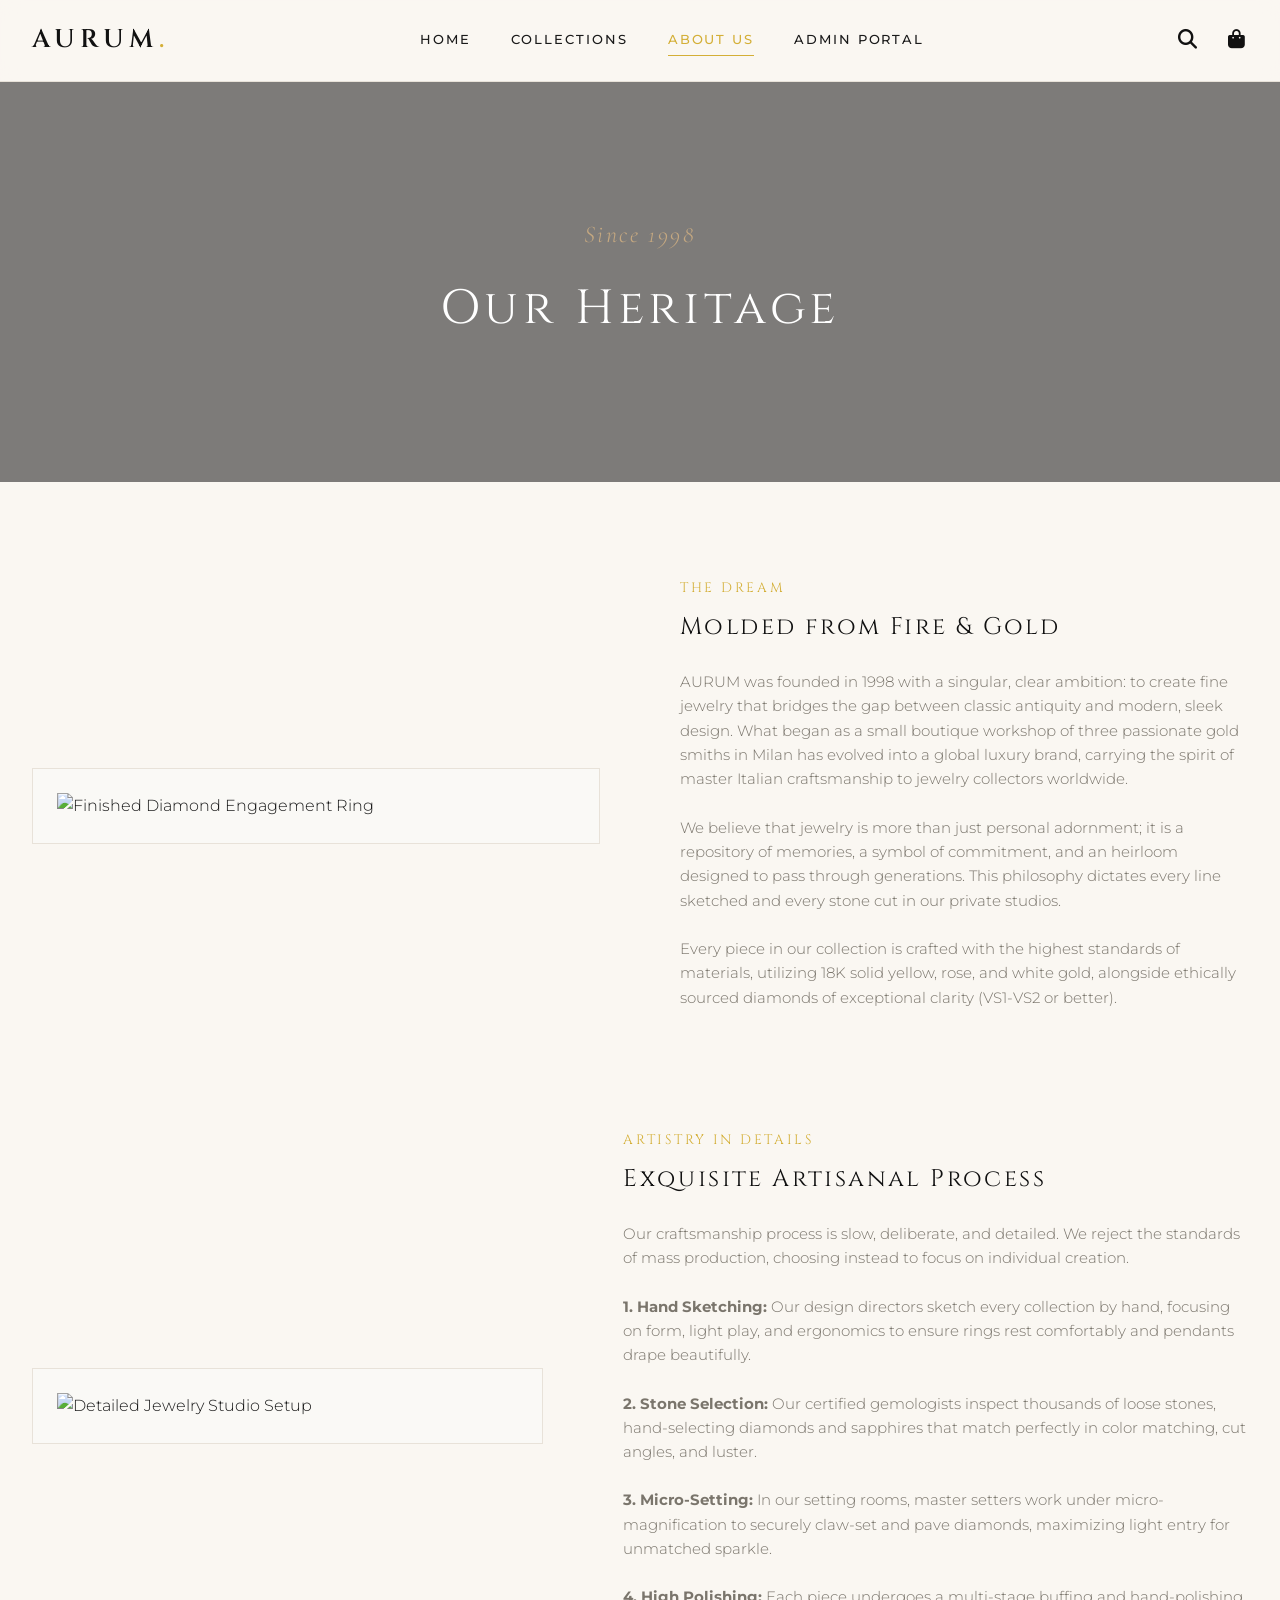
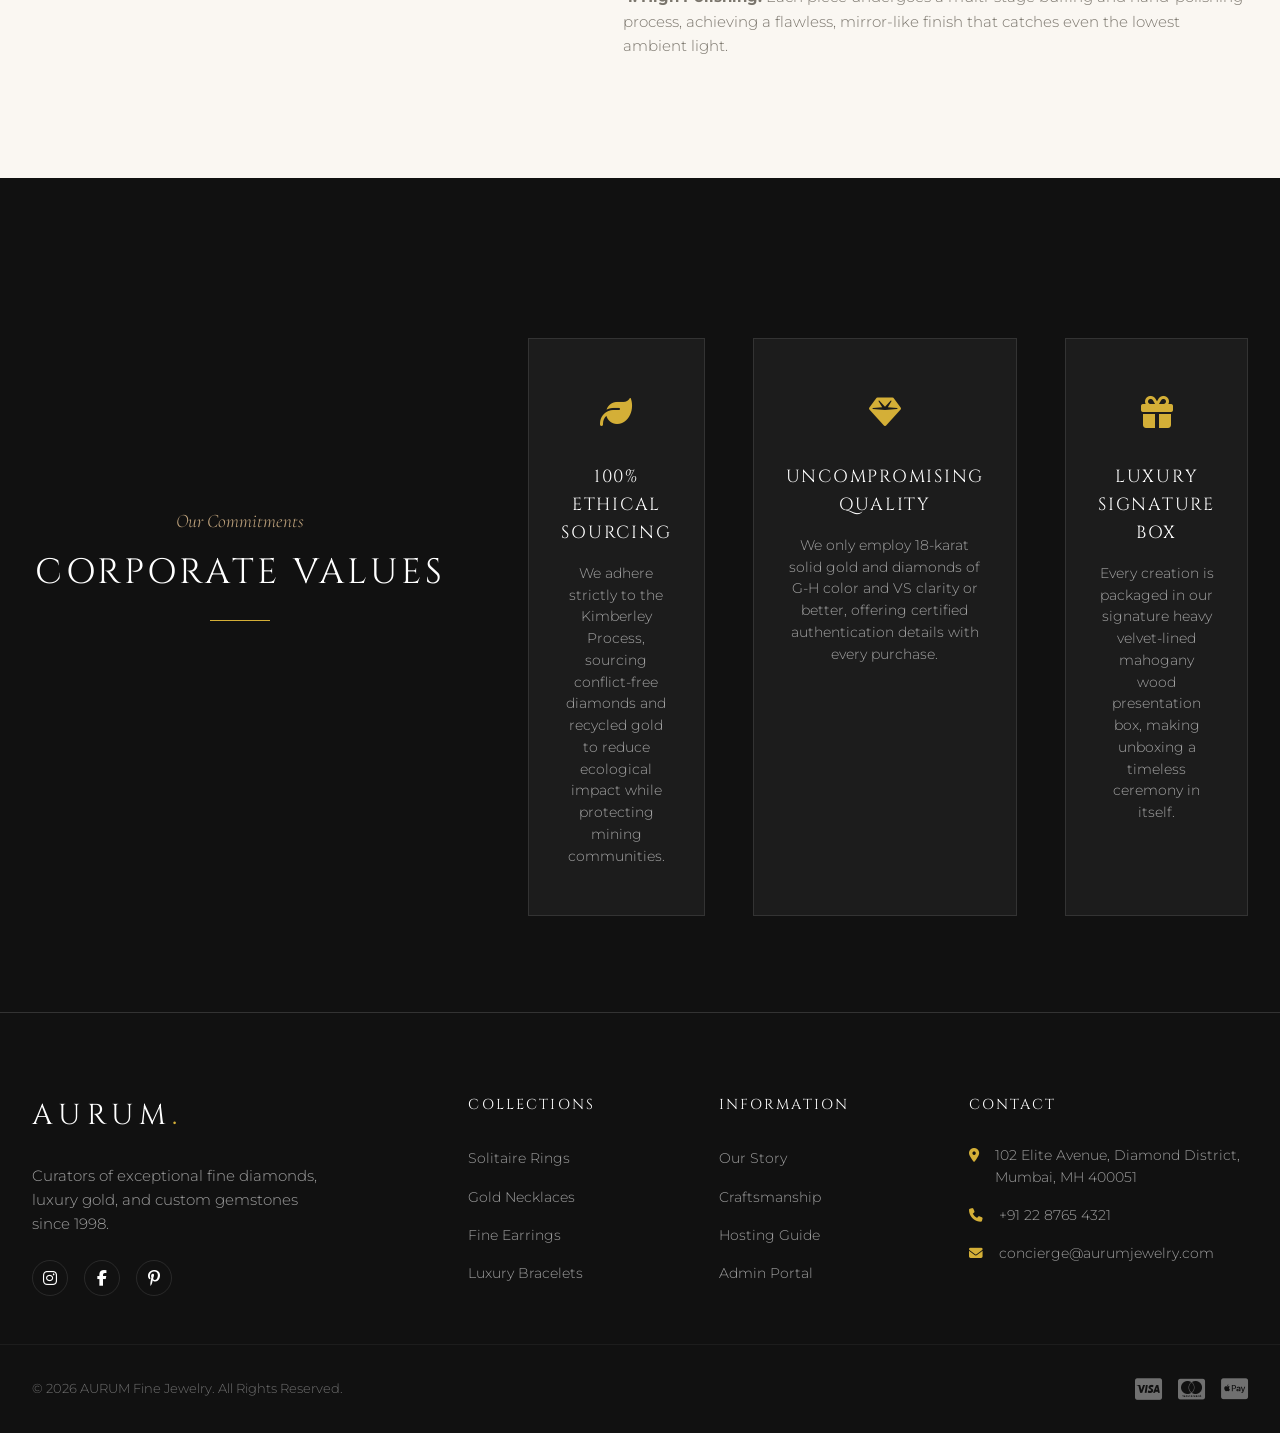
==== commit aa58f1ef: "Enhance mobile responsiveness and fix layout bugs on all pages" ====
--- a/about.html
+++ b/about.html
@@ -70,7 +70,7 @@
         </div>
 
         <!-- Craftsmanship Section -->
-        <div class="about-story-row" id="craftsmanship" style="grid-template-columns: 0.9fr 1.1fr; margin-bottom: 0;">
+        <div class="about-story-row about-story-row-reverse" id="craftsmanship">
             <div class="about-story-content" style="order: 2;">
                 <p style="color: var(--color-gold); font-family: var(--font-serif); text-transform: uppercase; letter-spacing: 0.2em; font-size: 0.85rem; margin-bottom: 0.5rem;">Artistry in Details</p>
                 <h3>Exquisite Artisanal Process</h3>
--- a/css/style.css
+++ b/css/style.css
@@ -1831,6 +1831,7 @@
     background-color: var(--color-bg-white);
     border: 1px solid var(--color-border);
     padding: 2rem;
+    overflow-x: auto;
 }
 
 .cart-table {
@@ -2128,6 +2129,7 @@
 .payment-modal {
     background-color: var(--color-light);
     width: 420px;
+    max-width: 90%;
     border-radius: 8px;
     overflow: hidden;
     box-shadow: var(--shadow-modal);
@@ -2987,3 +2989,62 @@
     text-transform: uppercase;
     letter-spacing: 0.1em;
 }
+
+/* =========================================
+   NEW RESPONSIVENESS AND MOBILE FIXES
+   ========================================= */
+
+/* Brand story columns layout container */
+.section-inner {
+    display: grid;
+    grid-template-columns: 1fr 1fr;
+    gap: 5rem;
+    align-items: center;
+}
+
+/* Craftsmanship row layout container (about us page) */
+.about-story-row-reverse {
+    grid-template-columns: 0.9fr 1.1fr;
+    margin-bottom: 0;
+}
+
+/* Responsive 3-column shop grid container */
+.shop-grid {
+    grid-template-columns: repeat(3, 1fr);
+}
+
+/* Media Query overrides */
+@media (max-width: 1200px) {
+    .shop-grid {
+        grid-template-columns: repeat(2, 1fr);
+    }
+}
+
+@media (max-width: 768px) {
+    .section-inner {
+        grid-template-columns: 1fr;
+        gap: 3rem;
+    }
+    .about-story-row-reverse {
+        grid-template-columns: 1fr;
+    }
+}
+
+@media (max-width: 576px) {
+    .shop-grid {
+        grid-template-columns: 1fr;
+    }
+    .cart-table-wrapper {
+        padding: 1rem;
+    }
+    .hero-control {
+        font-size: 1.2rem;
+        color: rgba(255, 255, 255, 0.7);
+    }
+    .hero-control-prev {
+        left: 0.5rem;
+    }
+    .hero-control-next {
+        right: 0.5rem;
+    }
+}
